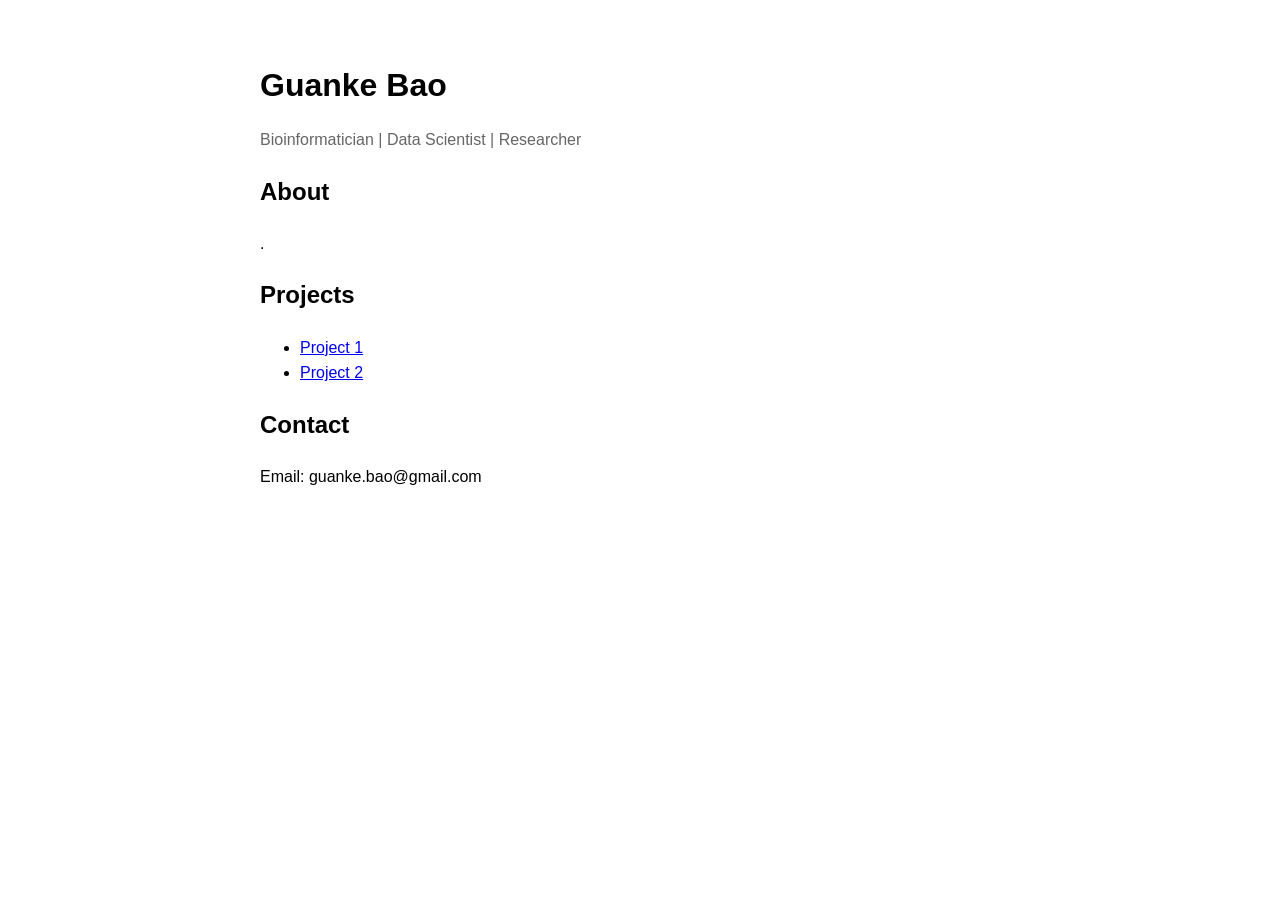
==== index.html @ 3de96767 "Create index.html" ====
<!DOCTYPE html>
<html lang="en">
<head>
  <meta charset="UTF-8" />
  <meta name="viewport" content="width=device-width, initial-scale=1.0" />
  <title>Your Name</title>
  <style>
    body {
      font-family: Arial, sans-serif;
      max-width: 760px;
      margin: 60px auto;
      padding: 0 20px;
      line-height: 1.6;
    }
    h1 { margin-bottom: 0.2em; }
    .muted { color: #666; }
  </style>
</head>
<body>
  <h1>Guanke Bao</h1>
  <p class="muted">Bioinformatician | Data Scientist | Researcher</p>

  <h2>About</h2>
  <p>.</p>

  <h2>Projects</h2>
  <ul>
    <li><a href="https://github.com/yourusername/project1">Project 1</a></li>
    <li><a href="https://github.com/yourusername/project2">Project 2</a></li>
  </ul>

  <h2>Contact</h2>
  <p>Email: guanke.bao@gmail.com</p>
</body>
</html>
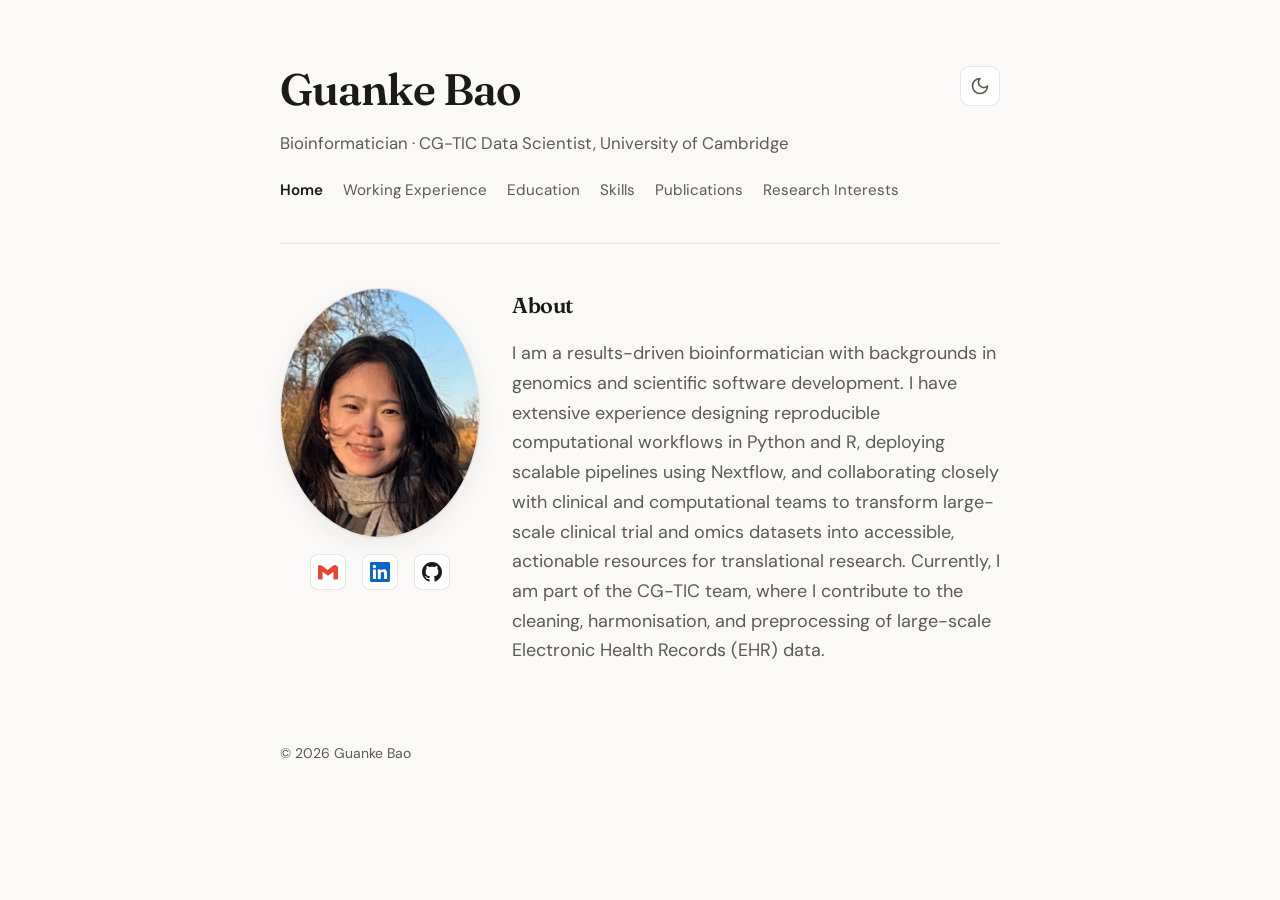
==== commit c2222c2c: "set up inital website" ====
--- a/index.html
+++ b/index.html
@@ -3,33 +3,70 @@
 <head>
   <meta charset="UTF-8" />
   <meta name="viewport" content="width=device-width, initial-scale=1.0" />
-  <title>Your Name</title>
-  <style>
-    body {
-      font-family: Arial, sans-serif;
-      max-width: 760px;
-      margin: 60px auto;
-      padding: 0 20px;
-      line-height: 1.6;
-    }
-    h1 { margin-bottom: 0.2em; }
-    .muted { color: #666; }
-  </style>
+  <script>
+  (function(){try{var t=localStorage.getItem("theme");if(t!=="light"&&t!=="dark"&&t!=="auto")t="auto";document.documentElement.setAttribute("data-theme",t);}catch(e){document.documentElement.setAttribute("data-theme","auto");}})();
+  </script>
+  <meta name="description" content="Guanke Bao — CG-TIC Data Scientist at the University of Cambridge." />
+  <title>Guanke Bao</title>
+  <link rel="preconnect" href="https://fonts.googleapis.com" />
+  <link rel="preconnect" href="https://fonts.gstatic.com" crossorigin />
+  <link href="https://fonts.googleapis.com/css2?family=DM+Sans:ital,opsz,wght@0,9..40,400;0,9..40,500;0,9..40,600&family=Fraunces:ital,opsz,wght@0,9..144,600;0,9..144,700&display=swap" rel="stylesheet" />
+  <link rel="stylesheet" href="css/style.css" />
 </head>
 <body>
-  <h1>Guanke Bao</h1>
-  <p class="muted">Bioinformatician | Data Scientist | Researcher</p>
+  <a class="skip-link" href="#main">Skip to content</a>
+  <div class="wrap">
+    <div id="site-header-root"></div>
 
-  <h2>About</h2>
-  <p>.</p>
+    <main id="main">
+      <section id="about" aria-labelledby="about-heading">
+        <div class="about-intro">
+          <div class="about-photo-block">
+            <img
+              class="portrait"
+              src="images/portrait.png"
+              alt="Portrait photo"
+              width="540"
+              height="540"
+              decoding="async"
+            />
+            <div class="footer-socials about-under-photo" aria-label="Contact and profiles">
+              <a class="footer-social" href="mailto:guanke.bao@gmail.com" aria-label="Email (Gmail)">
+                <svg class="footer-social-icon" viewBox="0 0 24 24" aria-hidden="true"><path fill="#EA4335" d="M24 5.457v13.909c0 .904-.732 1.636-1.636 1.636h-3.819V11.73L12 16.64l-6.545-4.91v9.273H1.636A1.636 1.636 0 0 1 0 19.366V5.457c0-2.023 2.641-2.641 4.39-1.19l6.974 5.238 6.974-5.238c1.749-1.451 4.39-.833 4.39 1.19z"/></svg>
+              </a>
+              <a class="footer-social" href="https://www.linkedin.com/in/guankebao/" rel="noopener noreferrer" aria-label="LinkedIn">
+                <svg class="footer-social-icon" viewBox="0 0 24 24" aria-hidden="true"><path fill="#0A66C2" d="M20.447 20.452h-3.554v-5.569c0-1.328-.027-3.037-1.852-3.037-1.853 0-2.136 1.445-2.136 2.939v5.667H9.351V9h3.414v1.561h.046c.477-.9 1.637-1.85 3.37-1.85 3.601 0 4.267 2.37 4.267 5.455v6.286zM5.337 7.433c-1.144 0-2.063-.926-2.063-2.065 0-1.138.92-2.063 2.063-2.063 1.14 0 2.064.925 2.064 2.063 0 1.139-.925 2.065-2.064 2.065zm1.782 13.019H3.555V9h3.564v11.452zM22.225 0H1.771C.792 0 0 .774 0 1.729v20.542C0 23.227.792 24 1.771 24h20.451C23.2 24 24 23.227 24 22.271V1.729C24 .774 23.2 0 22.222 0h.003z"/></svg>
+              </a>
+              <a class="footer-social footer-social--github" href="https://github.com/guankebao" rel="noopener noreferrer" aria-label="GitHub">
+                <svg class="footer-social-icon" viewBox="0 0 24 24" aria-hidden="true"><path d="M12 0c-6.626 0-12 5.373-12 12 0 5.302 3.438 9.8 8.207 11.387.599.111.793-.261.793-.577v-2.234c-3.338.726-4.033-1.416-4.033-1.416-.546-1.387-1.333-1.756-1.333-1.756-1.089-.745.083-.729.083-.729 1.205.084 1.839 1.237 1.839 1.237 1.07 1.834 2.807 1.304 3.492.997.107-.775.418-1.305.762-1.604-2.665-.305-5.467-1.334-5.467-5.931 0-1.311.469-2.381 1.236-3.221-.124-.303-.535-1.524.117-3.176 0 0 1.008-.322 3.301 1.23.957-.266 1.983-.399 3.003-.404 1.02.005 2.047.138 3.006.404 2.291-1.552 3.297-1.23 3.297-1.23.653 1.653.242 2.874.118 3.176.77.84 1.235 1.911 1.235 3.221 0 4.609-2.807 5.624-5.479 5.921.43.372.823 1.102.823 2.222v3.293c0 .319.192.694.801.576 4.765-1.589 8.199-6.086 8.199-11.386 0-6.627-5.373-12-12-12z"/></svg>
+              </a>
+            </div>
+          </div>
+          <div class="about-copy">
+            <h2 id="about-heading">About</h2>
+            <p class="lead">
+              I am a results-driven bioinformatician with backgrounds in genomics and scientific software development. 
+              I have extensive experience designing reproducible computational workflows in Python and R, 
+              deploying scalable pipelines using Nextflow, 
+              and collaborating closely with clinical and computational teams to transform large-scale clinical trial and omics datasets into
+              accessible, actionable resources for translational research. 
+              Currently, I am part of the CG-TIC team, 
+              where I contribute to the cleaning, harmonisation, and preprocessing of large-scale Electronic Health Records (EHR) data.
+            </p>
+          </div>
+        </div>
+      </section>
+    </main>
 
-  <h2>Projects</h2>
-  <ul>
-    <li><a href="https://github.com/yourusername/project1">Project 1</a></li>
-    <li><a href="https://github.com/yourusername/project2">Project 2</a></li>
-  </ul>
+    <footer class="site-footer">
+      <p class="footer-copy">© <span id="year"></span> Guanke Bao</p>
+    </footer>
+  </div>
 
-  <h2>Contact</h2>
-  <p>Email: guanke.bao@gmail.com</p>
+  <script src="js/theme.js" defer></script>
+  <script src="js/header.js" defer></script>
+  <script>
+    document.getElementById("year").textContent = new Date().getFullYear();
+  </script>
 </body>
 </html>
--- a/css/style.css
+++ b/css/style.css
@@ -0,0 +1,713 @@
+/* Personal site — theme variables (light default) */
+:root,
+html[data-theme="light"] {
+  color-scheme: light;
+  --bg: #faf9f7;
+  --bg-elevated: #ffffff;
+  --text: #1a1a18;
+  --muted: #5c5a56;
+  --accent: #2563eb;
+  --accent-soft: rgba(37, 99, 235, 0.08);
+  --accent-hover: #1d4ed8;
+  --border: rgba(26, 26, 24, 0.1);
+  --radius: 12px;
+  --shadow: 0 1px 2px rgba(26, 26, 24, 0.04), 0 8px 24px rgba(26, 26, 24, 0.06);
+  --font-sans: "DM Sans", system-ui, -apple-system, sans-serif;
+  --font-display: "Fraunces", Georgia, "Times New Roman", serif;
+  --max: 720px;
+  --skip-fg: #faf9f7;
+  --skip-bg: #1a1a18;
+}
+
+html[data-theme="dark"] {
+  color-scheme: dark;
+  --bg: #141413;
+  --bg-elevated: #1c1c1a;
+  --text: #f2f1ed;
+  --muted: #a8a59c;
+  --accent: #7c9cff;
+  --accent-soft: rgba(124, 156, 255, 0.12);
+  --accent-hover: #a8bfff;
+  --border: rgba(255, 255, 255, 0.1);
+  --shadow: 0 1px 2px rgba(0, 0, 0, 0.2), 0 8px 28px rgba(0, 0, 0, 0.35);
+  --skip-fg: #1a1a18;
+  --skip-bg: #f2f1ed;
+}
+
+@media (prefers-color-scheme: dark) {
+  html[data-theme="auto"] {
+    color-scheme: dark;
+    --bg: #141413;
+    --bg-elevated: #1c1c1a;
+    --text: #f2f1ed;
+    --muted: #a8a59c;
+    --accent: #7c9cff;
+    --accent-soft: rgba(124, 156, 255, 0.12);
+    --accent-hover: #a8bfff;
+    --border: rgba(255, 255, 255, 0.1);
+    --shadow: 0 1px 2px rgba(0, 0, 0, 0.2), 0 8px 28px rgba(0, 0, 0, 0.35);
+    --skip-fg: #1a1a18;
+    --skip-bg: #f2f1ed;
+  }
+}
+
+@media (prefers-color-scheme: light) {
+  html[data-theme="auto"] {
+    color-scheme: light;
+  }
+}
+
+*,
+*::before,
+*::after {
+  box-sizing: border-box;
+}
+
+html {
+  scroll-behavior: smooth;
+}
+
+body {
+  margin: 0;
+  min-height: 100vh;
+  font-family: var(--font-sans);
+  font-size: 1.0625rem;
+  line-height: 1.65;
+  color: var(--text);
+  background: var(--bg);
+  -webkit-font-smoothing: antialiased;
+}
+
+a {
+  color: var(--accent);
+  text-decoration-thickness: 1px;
+  text-underline-offset: 3px;
+  transition: color 0.15s ease;
+}
+
+a:hover {
+  color: var(--accent-hover);
+}
+
+.skip-link {
+  position: absolute;
+  left: -9999px;
+  z-index: 999;
+  padding: 0.75rem 1rem;
+  background: var(--skip-bg);
+  color: var(--skip-fg);
+}
+
+.skip-link:focus {
+  left: 1rem;
+  top: 1rem;
+}
+
+.wrap {
+  max-width: var(--max);
+  margin: 0 auto;
+  padding: 0 0 0 0;
+}
+
+.wrap--with-sidebar {
+  max-width: min(56rem, 100%);
+}
+
+.layout-inner {
+  display: flex;
+  flex-direction: column;
+  gap: 1.75rem;
+  align-items: stretch;
+}
+
+.layout-inner > main {
+  flex: 1;
+  min-width: 0;
+}
+
+.sidebar {
+  flex-shrink: 0;
+  /* Allow flex item to shrink below the image’s intrinsic width (large source file). */
+  min-width: 0;
+}
+
+.sidebar-inner {
+  display: flex;
+  flex-direction: column;
+  align-items: center;
+  text-align: center;
+  gap: 0.85rem;
+  padding: 0 0.25rem;
+}
+
+.sidebar-portrait-link {
+  display: block;
+  width: min(200px, 52vw);
+  max-width: 100%;
+  margin-inline: auto;
+  text-decoration: none;
+}
+
+.sidebar-portrait-link:hover .sidebar-portrait {
+  border-color: var(--accent);
+}
+
+.sidebar .sidebar-portrait {
+  width: min(200px, 100%);
+  max-width: min(200px, 100%);
+  min-width: 0;
+  height: auto;
+}
+
+.sidebar-contact-line {
+  margin: 0;
+  font-size: 0.88rem;
+  line-height: 1.4;
+  word-break: break-word;
+}
+
+.sidebar-contact-line a {
+  color: var(--muted);
+}
+
+.sidebar-contact-line a:hover {
+  color: var(--accent-hover);
+}
+
+.sidebar-socials {
+  justify-content: center;
+  margin: 0;
+  width: 100%;
+}
+
+.sidebar-fallback {
+  margin: 0;
+  font-size: 0.9rem;
+  color: var(--muted);
+}
+
+@media (min-width: 720px) {
+  .layout-inner {
+    flex-direction: row;
+    align-items: flex-start;
+    gap: 2rem 2.5rem;
+  }
+
+  .sidebar {
+    width: 200px;
+    position: sticky;
+    top: 1rem;
+  }
+}
+
+/* Header */
+.site-header {
+  padding: 3.5rem 0 2.5rem;
+  border-bottom: 1px solid var(--border);
+}
+
+.site-header-inner {
+  display: flex;
+  justify-content: space-between;
+  align-items: flex-start;
+  gap: 1rem 1.5rem;
+}
+
+.site-header-main {
+  flex: 1;
+  min-width: 0;
+}
+
+.theme-toggle {
+  flex-shrink: 0;
+  display: inline-flex;
+  align-items: center;
+  justify-content: center;
+  width: 2.5rem;
+  height: 2.5rem;
+  margin-top: 0.15rem;
+  padding: 0;
+  border: 1px solid var(--border);
+  border-radius: 10px;
+  background: var(--bg-elevated);
+  color: var(--muted);
+  cursor: pointer;
+  transition:
+    color 0.15s ease,
+    border-color 0.15s ease,
+    background 0.15s ease;
+}
+
+.theme-toggle:hover {
+  color: var(--accent);
+  border-color: var(--accent);
+  background: var(--accent-soft);
+}
+
+.theme-toggle-icon {
+  width: 1.25rem;
+  height: 1.25rem;
+  display: block;
+}
+
+.name {
+  font-family: var(--font-display);
+  font-weight: 600;
+  font-size: clamp(2rem, 5vw, 2.75rem);
+  letter-spacing: -0.02em;
+  line-height: 1.15;
+  margin: 0 0 0.35em;
+}
+
+.name a {
+  color: inherit;
+  text-decoration: none;
+}
+
+.name a:hover {
+  color: var(--muted);
+}
+
+.tagline {
+  margin: 0 0 1.25rem;
+  font-size: 1.05rem;
+  color: var(--muted);
+}
+
+.nav {
+  display: flex;
+  flex-wrap: wrap;
+  gap: 0.5rem 1.25rem;
+  font-size: 0.95rem;
+}
+
+.nav a {
+  color: var(--muted);
+  text-decoration: none;
+}
+
+.nav a:hover {
+  color: var(--accent);
+}
+
+.nav a[aria-current="page"] {
+  color: var(--text);
+  font-weight: 600;
+}
+
+/* Sections */
+section {
+  padding: 2.75rem 0;
+  border-bottom: 1px solid var(--border);
+}
+
+section:last-of-type {
+  border-bottom: none;
+}
+
+section h2 {
+  font-family: var(--font-display);
+  font-size: 1.35rem;
+  font-weight: 600;
+  letter-spacing: -0.02em;
+  margin: 0 0 1rem;
+}
+
+/* Home portrait */
+.about-intro {
+  display: flex;
+  flex-direction: column;
+  align-items: center;
+  gap: 1.5rem;
+}
+
+.about-photo-block {
+  display: flex;
+  flex-direction: column;
+  align-items: center;
+  gap: 1rem;
+  width: min(220px, 52vw);
+  flex-shrink: 0;
+}
+
+.portrait {
+  width: 100%;
+  height: auto;
+  aspect-ratio: 4 / 5;
+  object-fit: cover;
+  object-position: center center;
+  border-radius: 50%;
+  box-shadow: var(--shadow);
+  border: 1px solid var(--border);
+}
+
+/* Sidebar: override generic .portrait — flex min-width:auto would otherwise use the photo’s intrinsic width */
+.sidebar img.portrait {
+  width: min(200px, 100%);
+  max-width: min(200px, 100%);
+}
+
+.footer-socials.about-under-photo {
+  justify-content: center;
+  margin: 0;
+  width: 100%;
+}
+
+.about-copy {
+  width: 100%;
+  min-width: 0;
+}
+
+.about-copy h2 {
+  text-align: center;
+}
+
+.about-copy .lead {
+  margin-top: 0;
+}
+
+@media (min-width: 560px) {
+  .about-intro {
+    flex-direction: row;
+    align-items: flex-start;
+    gap: 2rem;
+  }
+
+  .about-photo-block {
+    width: 200px;
+  }
+
+  .about-copy h2 {
+    text-align: left;
+  }
+}
+
+.lead {
+  font-size: 1.125rem;
+  color: var(--muted);
+  margin: 0 0 1rem;
+}
+
+.note {
+  margin-top: 1rem;
+  font-size: 0.95rem;
+  color: var(--muted);
+}
+
+p {
+  margin: 0 0 1rem;
+}
+
+p:last-child {
+  margin-bottom: 0;
+}
+
+/* Project cards */
+.project-list {
+  list-style: none;
+  margin: 0;
+  padding: 0;
+  display: flex;
+  flex-direction: column;
+  gap: 1rem;
+}
+
+.project-card {
+  background: var(--bg-elevated);
+  border: 1px solid var(--border);
+  border-radius: var(--radius);
+  padding: 1.15rem 1.25rem;
+  box-shadow: var(--shadow);
+}
+
+.project-card h3 {
+  font-size: 1.05rem;
+  font-weight: 600;
+  margin: 0 0 0.35rem;
+}
+
+.project-card p {
+  font-size: 0.95rem;
+  color: var(--muted);
+  margin: 0;
+}
+
+.project-card a {
+  font-weight: 500;
+}
+
+/* Experience & education */
+.role {
+  margin-bottom: 1.75rem;
+}
+
+.role:last-child {
+  margin-bottom: 0;
+}
+
+.role-header {
+  display: flex;
+  flex-wrap: wrap;
+  align-items: baseline;
+  gap: 0.35rem 0.75rem;
+  margin-bottom: 0.35rem;
+}
+
+.role-title {
+  font-size: 1.05rem;
+  font-weight: 600;
+  margin: 0;
+}
+
+.role-org {
+  font-weight: 500;
+  color: var(--text);
+}
+
+.role-meta {
+  font-size: 0.9rem;
+  color: var(--muted);
+  margin: 0 0 0.65rem;
+}
+
+.role-meta a {
+  font-weight: 500;
+}
+
+.bullet-list {
+  margin: 0;
+  padding-left: 1.2rem;
+  color: var(--muted);
+  font-size: 0.95rem;
+}
+
+.bullet-list li {
+  margin-bottom: 0.45rem;
+}
+
+.bullet-list li:last-child {
+  margin-bottom: 0;
+}
+
+.edu-block {
+  margin-bottom: 1.25rem;
+}
+
+.edu-block:last-child {
+  margin-bottom: 0;
+}
+
+.edu-block h3 {
+  font-size: 1.05rem;
+  font-weight: 600;
+  margin: 0 0 0.2rem;
+}
+
+.edu-meta {
+  font-size: 0.9rem;
+  color: var(--muted);
+  margin: 0 0 0.5rem;
+}
+
+/* Publications */
+.pub-list,
+.talk-list {
+  margin: 0;
+  padding-left: 1.2rem;
+  font-size: 0.95rem;
+  color: var(--muted);
+}
+
+.pub-list li,
+.talk-list li {
+  margin-bottom: 0.65rem;
+}
+
+.pub-list li:last-child,
+.talk-list li:last-child {
+  margin-bottom: 0;
+}
+
+.pub-authors {
+  color: var(--text);
+}
+
+.subsection-title {
+  font-family: var(--font-sans);
+  font-size: 1rem;
+  font-weight: 600;
+  margin: 0 0 0.5rem;
+}
+
+#publications h3.subsection-title ~ h3.subsection-title {
+  margin-top: 1.25rem;
+}
+
+/* Skills */
+.skill-grid {
+  display: grid;
+  gap: 0.85rem 1.5rem;
+}
+
+@media (min-width: 520px) {
+  .skill-grid {
+    grid-template-columns: 1fr 1fr;
+  }
+}
+
+.skill-group h3 {
+  font-family: var(--font-sans);
+  font-size: 0.8rem;
+  font-weight: 600;
+  text-transform: uppercase;
+  letter-spacing: 0.06em;
+  color: var(--muted);
+  margin: 0 0 0.35rem;
+}
+
+.skill-group p {
+  font-size: 0.95rem;
+  color: var(--text);
+  margin: 0;
+}
+
+/* Contact */
+.contact-links {
+  display: flex;
+  flex-wrap: wrap;
+  gap: 0.75rem 1.5rem;
+  margin-top: 0.5rem;
+}
+
+.contact-links a {
+  font-weight: 500;
+}
+
+.contact-socials {
+  list-style: none;
+  margin: 1rem 0 0;
+  padding: 0;
+  display: flex;
+  flex-direction: column;
+  gap: 0.85rem;
+}
+
+@media (min-width: 480px) {
+  .contact-socials {
+    flex-direction: row;
+    flex-wrap: wrap;
+  }
+}
+
+.contact-card {
+  display: flex;
+  flex-direction: column;
+  align-items: flex-start;
+  gap: 0.35rem;
+  padding: 1rem 1.15rem;
+  min-width: min(100%, 220px);
+  flex: 1 1 200px;
+  border-radius: var(--radius);
+  border: 1px solid var(--border);
+  background: var(--bg-elevated);
+  box-shadow: var(--shadow);
+  text-decoration: none;
+  color: inherit;
+  transition: border-color 0.15s ease, box-shadow 0.15s ease;
+}
+
+.contact-card:hover {
+  border-color: var(--accent);
+  box-shadow: 0 2px 8px var(--accent-soft);
+}
+
+.contact-card:hover .contact-card-label {
+  color: var(--accent);
+}
+
+.contact-card--github .contact-card-icon {
+  color: var(--text);
+}
+
+.contact-card-icon {
+  display: flex;
+  align-items: center;
+  justify-content: center;
+  width: 40px;
+  height: 40px;
+}
+
+.contact-card-icon svg {
+  width: 36px;
+  height: 36px;
+  display: block;
+}
+
+.contact-card-label {
+  font-weight: 600;
+  font-size: 1rem;
+  color: var(--text);
+}
+
+.contact-card-hint {
+  font-size: 0.85rem;
+  color: var(--muted);
+  word-break: break-all;
+}
+
+/* Footer social icons */
+.footer-socials {
+  display: flex;
+  flex-wrap: wrap;
+  align-items: center;
+  gap: 0.65rem 1rem;
+  margin-bottom: 0.75rem;
+}
+
+.footer-social {
+  display: inline-flex;
+  align-items: center;
+  justify-content: center;
+  width: 2.25rem;
+  height: 2.25rem;
+  border-radius: 8px;
+  border: 1px solid var(--border);
+  background: var(--bg-elevated);
+  transition: border-color 0.15s ease, transform 0.15s ease;
+}
+
+.footer-social:hover {
+  border-color: var(--accent);
+  transform: translateY(-1px);
+}
+
+.footer-social-icon {
+  width: 1.25rem;
+  height: 1.25rem;
+  display: block;
+}
+
+.footer-social--github {
+  color: var(--text);
+}
+
+.footer-social--github .footer-social-icon path {
+  fill: currentColor;
+}
+
+/* Footer */
+.site-footer {
+  padding: 2rem 0 0;
+  font-size: 0.875rem;
+  color: var(--muted);
+}
+
+.site-footer .footer-copy {
+  margin: 0;
+}
+
+@media (min-width: 540px) {
+  .site-header {
+    padding-top: 4rem;
+  }
+}
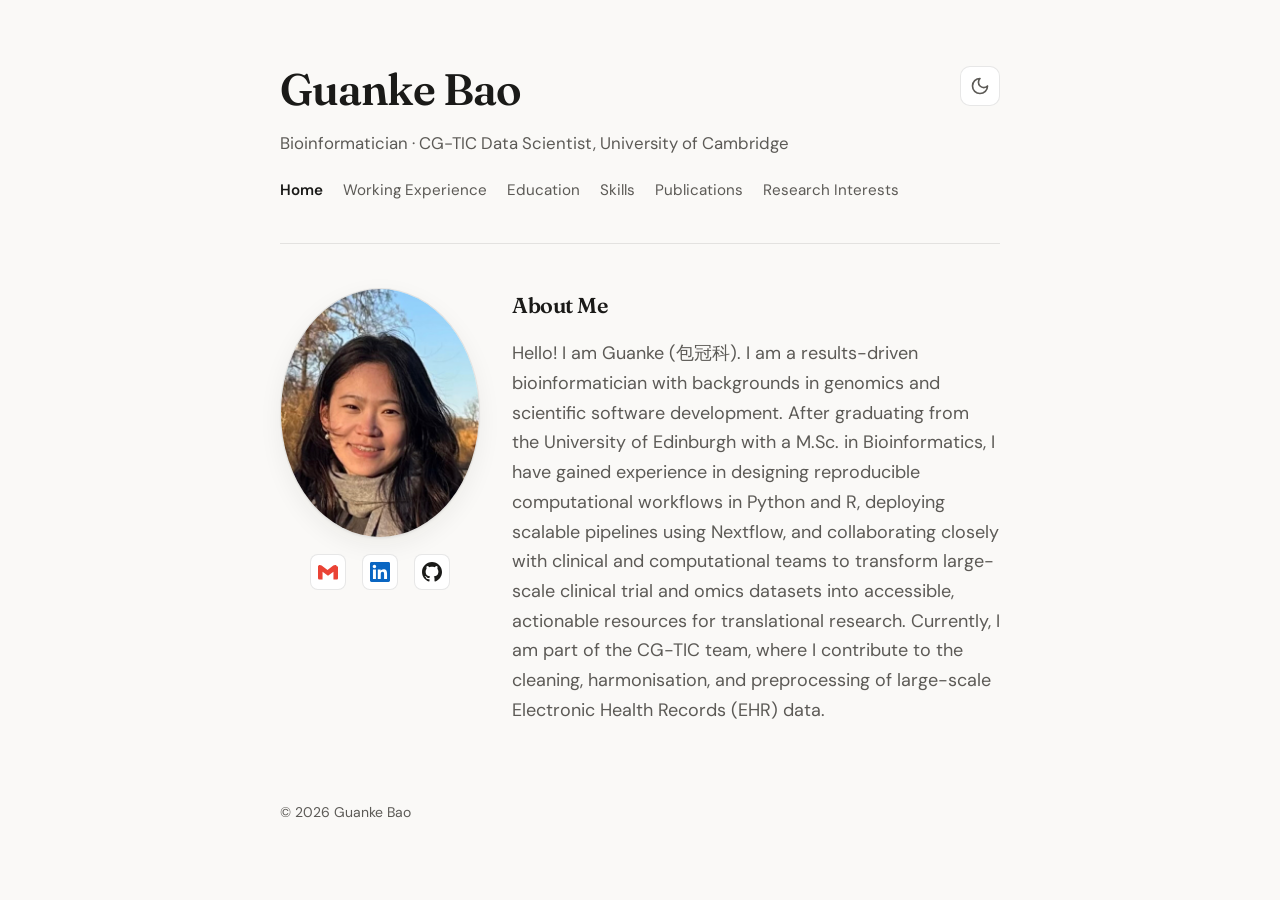
==== commit 3e02bb72: "content updates" ====
--- a/index.html
+++ b/index.html
@@ -43,10 +43,10 @@
             </div>
           </div>
           <div class="about-copy">
-            <h2 id="about-heading">About</h2>
+            <h2 id="about-heading">About Me</h2>
             <p class="lead">
-              I am a results-driven bioinformatician with backgrounds in genomics and scientific software development. 
-              I have extensive experience designing reproducible computational workflows in Python and R, 
+              Hello! I am Guanke (包冠科). I am a results-driven bioinformatician with backgrounds in genomics and scientific software development. After graduating from the University of Edinburgh with a M.Sc. in Bioinformatics, 
+              I have gained experience in designing reproducible computational workflows in Python and R, 
               deploying scalable pipelines using Nextflow, 
               and collaborating closely with clinical and computational teams to transform large-scale clinical trial and omics datasets into
               accessible, actionable resources for translational research. 
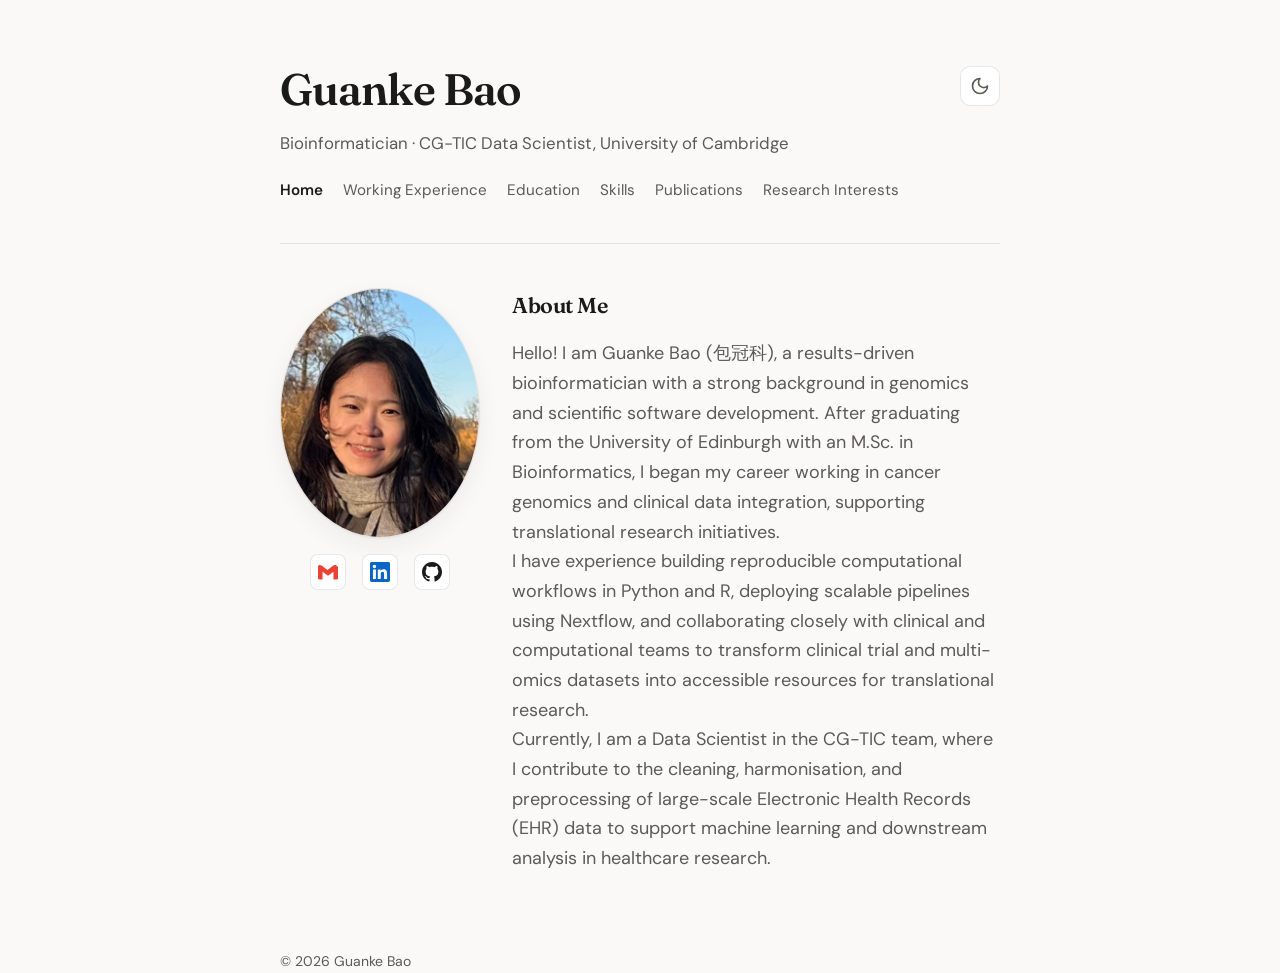
==== commit 8c2a4ebe: "rewording" ====
--- a/index.html
+++ b/index.html
@@ -45,13 +45,15 @@
           <div class="about-copy">
             <h2 id="about-heading">About Me</h2>
             <p class="lead">
-              Hello! I am Guanke (包冠科). I am a results-driven bioinformatician with backgrounds in genomics and scientific software development. After graduating from the University of Edinburgh with a M.Sc. in Bioinformatics, 
-              I have gained experience in designing reproducible computational workflows in Python and R, 
-              deploying scalable pipelines using Nextflow, 
-              and collaborating closely with clinical and computational teams to transform large-scale clinical trial and omics datasets into
-              accessible, actionable resources for translational research. 
-              Currently, I am part of the CG-TIC team, 
-              where I contribute to the cleaning, harmonisation, and preprocessing of large-scale Electronic Health Records (EHR) data.
+              Hello! I am Guanke Bao (包冠科), a results-driven bioinformatician with a strong background in genomics and scientific software development. 
+              After graduating from the University of Edinburgh with an M.Sc. in Bioinformatics, I began my career working in cancer genomics and clinical data integration, 
+              supporting translational research initiatives.
+              <br>
+              I have experience building reproducible computational workflows in Python and R, deploying scalable pipelines using Nextflow, 
+              and collaborating closely with clinical and computational teams to transform clinical trial and multi-omics datasets into accessible resources for translational research.
+              <br>
+              Currently, I am a Data Scientist in the CG-TIC team, where I contribute to the cleaning, harmonisation, and preprocessing of 
+              large-scale Electronic Health Records (EHR) data to support machine learning and downstream analysis in healthcare research.
             </p>
           </div>
         </div>
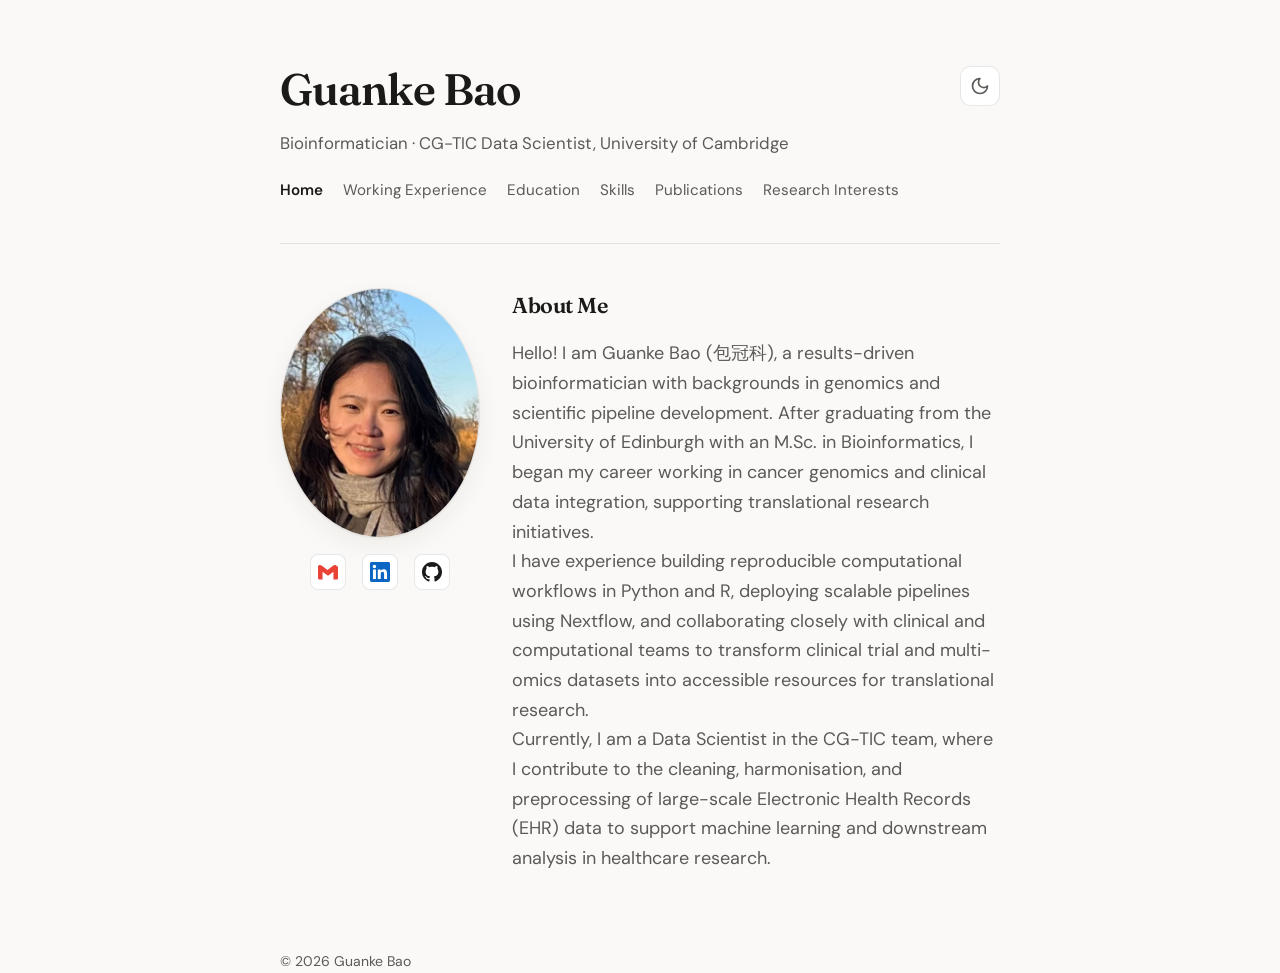
==== commit df83519a: "Update index.html" ====
--- a/index.html
+++ b/index.html
@@ -45,7 +45,7 @@
           <div class="about-copy">
             <h2 id="about-heading">About Me</h2>
             <p class="lead">
-              Hello! I am Guanke Bao (包冠科), a results-driven bioinformatician with a strong background in genomics and scientific software development. 
+              Hello! I am Guanke Bao (包冠科), a results-driven bioinformatician with backgrounds in genomics and scientific pipeline development. 
               After graduating from the University of Edinburgh with an M.Sc. in Bioinformatics, I began my career working in cancer genomics and clinical data integration, 
               supporting translational research initiatives.
               <br>
